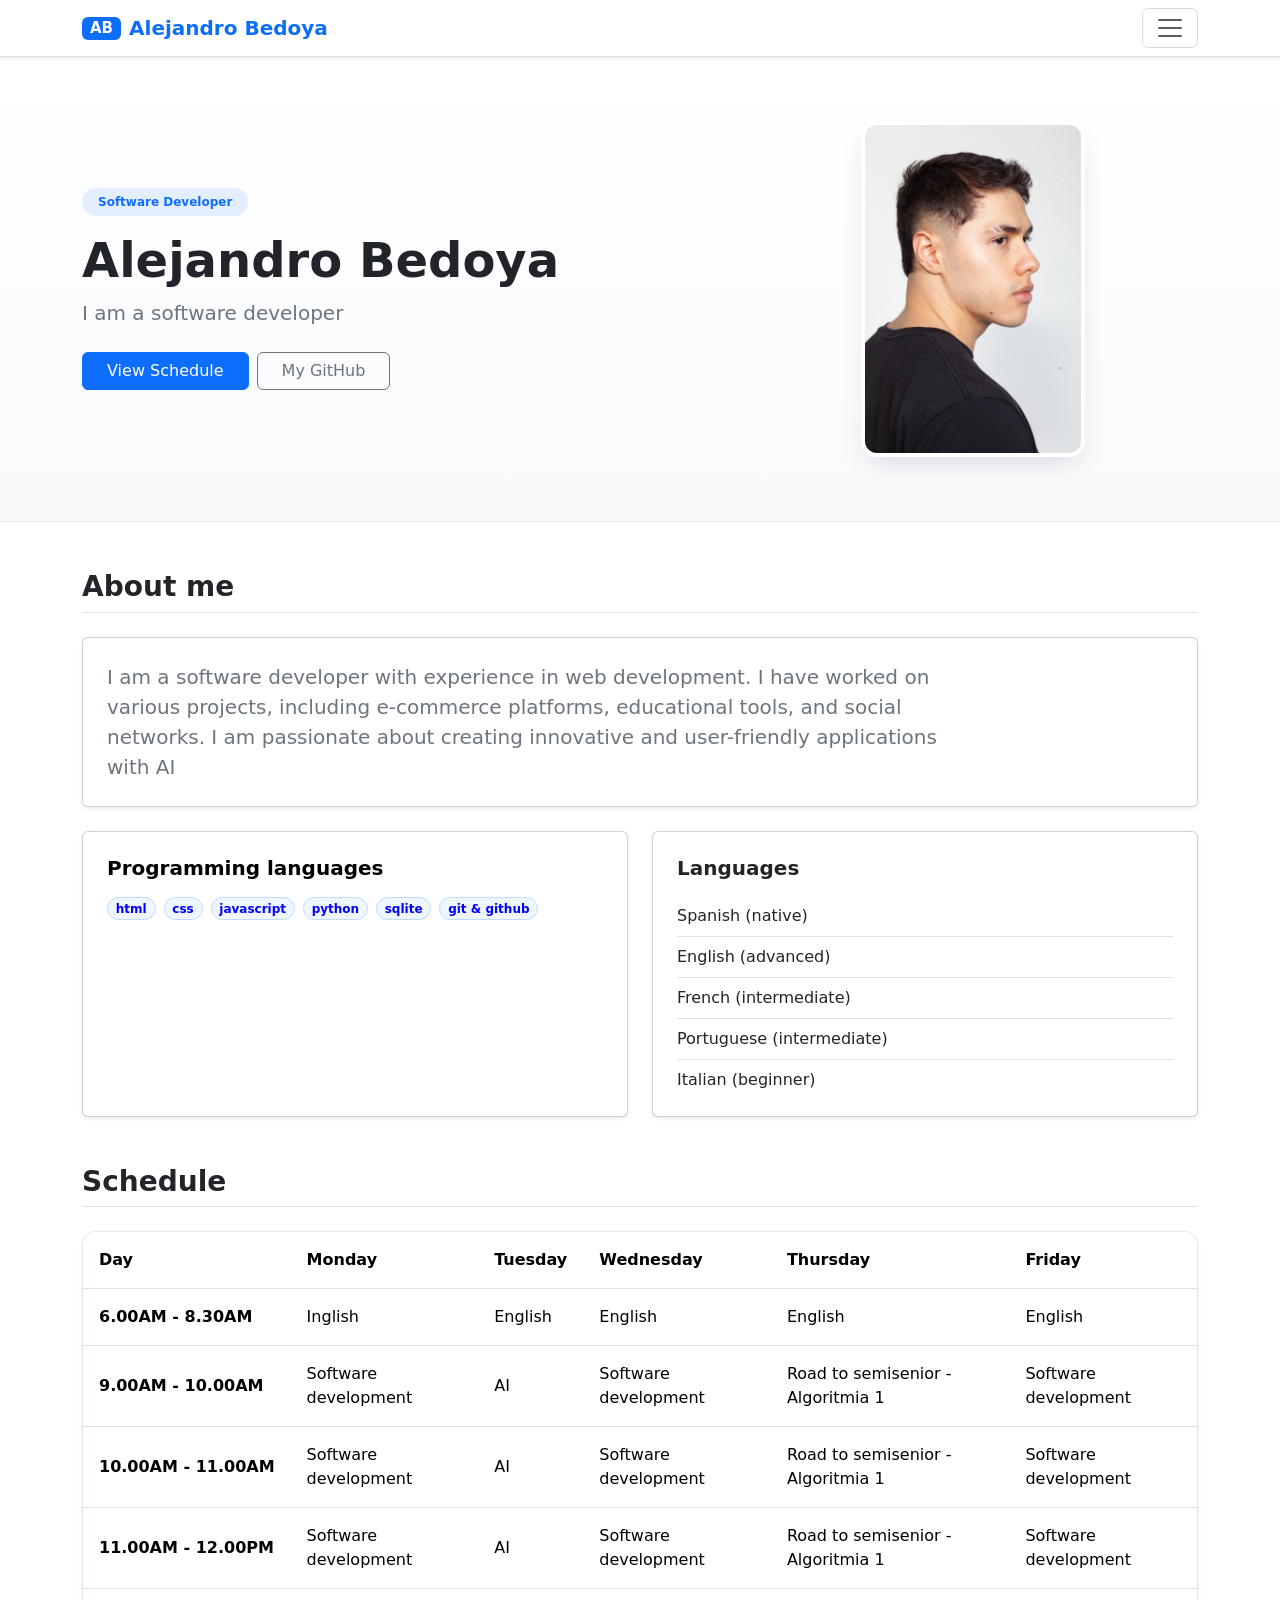
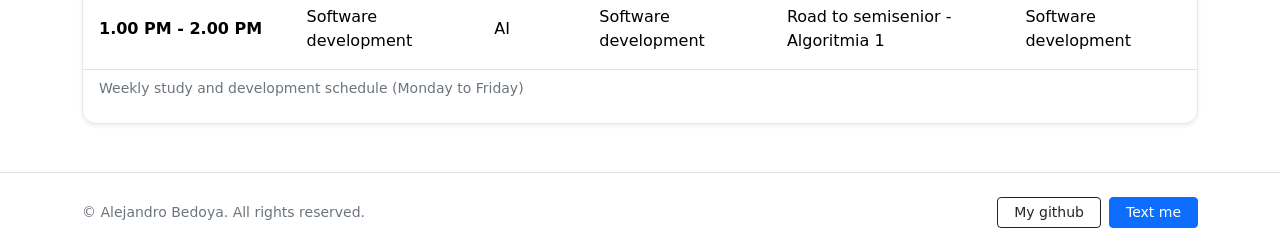
==== index.html @ 1c013a0b "Polishing details" ====
<!DOCTYPE html>
<html lang="en">
<head>
    <meta charset="UTF-8">
    <meta name="viewport" content="width=device-width, initial-scale=1.0">
    <meta name="description" content="Personal profile and weekly schedule of Alejandro Bedoya, software developer.">
    <title>Alejandro Bedoya | Personal Profile</title>
    <!-- Bootstrap 5.3 CSS -->
    <link href="https://cdn.jsdelivr.net/npm/bootstrap@5.3.3/dist/css/bootstrap.min.css" rel="stylesheet" integrity="sha384-QWTKZyjpPEjISv5WaRU9OFeRpok6YctnYmDr5pNlyT2bRjXh0JMhjY6hW+ALEwIH" crossorigin="anonymous">
    <!-- Custom CSS -->
    <link rel="stylesheet" href="./resources/css/styles.css">
</head>
<body class="d-flex flex-column min-vh-100">
    <a href="#content" class="visually-hidden-focusable btn btn-primary position-fixed top-0 start-0 m-2 z-3">Skip to main content</a>

    <!-- Top Navbar with Burger Menu -->
    <nav class="navbar navbar-light bg-white border-bottom sticky-top shadow-sm" aria-label="Primary">
        <div class="container">
            <a class="navbar-brand fw-bold text-primary d-flex align-items-center gap-2" href="#">
                <span class="badge bg-primary rounded-2 px-2 py-1">AB</span>
                <span>Alejandro Bedoya</span>
            </a>

            <button class="navbar-toggler"
                    type="button"
                    data-bs-toggle="collapse"
                    data-bs-target="#navbarNav"
                    aria-controls="navbarNav"
                    aria-expanded="false"
                    aria-label="Toggle navigation menu">
                <span class="navbar-toggler-icon"></span>
            </button>

            <div class="collapse navbar-collapse" id="navbarNav">
                <ul class="navbar-nav ms-auto pt-3 pt-lg-2 gap-1">
                    <li class="nav-item">
                        <a class="nav-link fw-medium" href="#about">About me</a>
                    </li>
                    <li class="nav-item">
                        <a class="nav-link fw-medium" href="#skills">Programming languages</a>
                    </li>
                    <li class="nav-item">
                        <a class="nav-link fw-medium" href="#languages">Languages</a>
                    </li>
                    <li class="nav-item">
                        <a class="nav-link fw-medium" href="#schedule">Schedule</a>
                    </li>
                    <li class="nav-item">
                        <a class="nav-link fw-medium" href="#contact">Contact</a>
                    </li>
                </ul>
            </div>
        </div>
    </nav>

    <!-- Header / Hero Section -->
    <header class="hero-section py-5">
        <div class="container py-md-3">
            <div class="row align-items-center g-4">
                <div class="col-md-7 text-center text-md-start">
                    <span class="badge rounded-pill text-bg-primary bg-opacity-10 text-primary fw-semibold px-3 py-2 mb-3">
                        Software Developer
                    </span>
                    <h1 class="display-5 fw-bold mb-2">Alejandro Bedoya</h1>
                    <p class="lead text-secondary mb-4">I am a <strong>software developer</strong></p>
                    <div class="d-flex flex-wrap gap-2 justify-content-center justify-content-md-start">
                        <a href="#schedule" class="btn btn-primary px-4">View Schedule</a>
                        <a href="https://github.com/alejoia20257bedo-byte" target="_blank" rel="noopener noreferrer" class="btn btn-outline-secondary px-4">My GitHub</a>
                    </div>
                </div>
                <div class="col-md-5 text-center">
                    <img src="./resources/images/IMG_3726.JPG"
                         alt="Portrait of Alejandro Bedoya"
                         class="profile-avatar img-fluid"
                         width="3744"
                         height="5616"
                         fetchpriority="high">
                </div>
            </div>
        </div>
    </header>

    <!-- Main Content -->
    <main id="content" class="container my-5 flex-grow-1" tabindex="-1">
        <!-- About Me Section -->
        <section id="about" class="mb-5">
            <h2 class="h3 fw-bold mb-4 pb-2 border-bottom">About me</h2>

            <div class="row g-4">
                <div class="col-12">
                    <div class="card profile-card bg-white shadow-sm">
                        <div class="card-body p-4">
                            <p class="card-text fs-5 text-secondary mb-0">
                                I am a software developer with experience in web development. 
                                I have worked on various projects, including e-commerce platforms, educational tools, and social networks. 
                                I am passionate about creating innovative and user-friendly applications with AI
                            </p>
                        </div>
                    </div>
                </div>

                <!-- Programming Languages -->
                <div id="skills" class="col-md-6">
                    <div class="card profile-card bg-white shadow-sm h-100" style="color: blue;">
                        <div class="card-body p-4">
                            <h3 class="h5 fw-bold mb-3" style="color: black;">Programming languages</h3>
                            <ul class="list-unstyled d-flex flex-wrap gap-2 mb-0" role="list">
                                <li><span class="badge rounded-pill skill-badge" style="color: blue;">html</span></li>
                                <li><span class="badge rounded-pill skill-badge" style="color: blue;">css</span></li>
                                <li><span class="badge rounded-pill skill-badge" style="color: blue;">javascript</span></li>
                                <li><span class="badge rounded-pill skill-badge" style="color: blue;">python</span></li>
                                <li><span class="badge rounded-pill skill-badge" style="color: blue;">sqlite</span></li>
                                <li><span class="badge rounded-pill skill-badge" style="color: blue;">git &amp; github</span></li>
                            </ul>
                        </div>
                    </div>
                </div>

                <!-- Spoken Languages -->
                <div id="languages" class="col-md-6">
                    <div class="card profile-card bg-white shadow-sm h-100">
                        <div class="card-body p-4">
                            <h3 class="h5 fw-bold mb-3">Languages</h3>
                            <ul class="list-group list-group-flush" role="list">
                                <li class="list-group-item px-0">Spanish (native)</li>
                                <li class="list-group-item px-0">English (advanced)</li>
                                <li class="list-group-item px-0">French (intermediate)</li>
                                <li class="list-group-item px-0">Portuguese (intermediate)</li>
                                <li class="list-group-item px-0 border-bottom-0 pb-0">Italian (beginner)</li>
                            </ul>
                        </div>
                    </div>
                </div>
            </div>
        </section>

        <!-- Schedule Section -->
        <section id="schedule">
            <h2 class="h3 fw-bold mb-4 pb-2 border-bottom">Schedule</h2>

            <div tabindex="0" role="region" aria-labelledby="schedule-caption" class="schedule-wrapper shadow-sm">
                <table class="table table-hover align-middle schedule-table">
                    <caption id="schedule-caption" class="px-3 py-2 text-secondary small">
                        Weekly study and development schedule (Monday to Friday)
                    </caption>
                    <thead>
                        <tr>
                            <th scope="col" class="px-3 py-3">Day</th>
                            <th scope="col" class="px-3 py-3">Monday</th>
                            <th scope="col" class="px-3 py-3">Tuesday</th>
                            <th scope="col" class="px-3 py-3">Wednesday</th>
                            <th scope="col" class="px-3 py-3">Thursday</th>
                            <th scope="col" class="px-3 py-3">Friday</th>
                        </tr>
                    </thead>
                    <tbody>
                        <tr>
                            <th scope="row" class="px-3 py-3">6.00AM - 8.30AM</th>
                            <td class="px-3 py-3">Inglish</td>
                            <td class="px-3 py-3">English</td>
                            <td class="px-3 py-3">English</td>
                            <td class="px-3 py-3">English</td>
                            <td class="px-3 py-3">English</td>
                        </tr>
                        <tr>
                            <th scope="row" class="px-3 py-3">9.00AM - 10.00AM</th>
                            <td class="px-3 py-3">Software development</td>
                            <td class="px-3 py-3">AI</td>
                            <td class="px-3 py-3">Software development</td>
                            <td class="px-3 py-3">Road to semisenior - Algoritmia 1</td>
                            <td class="px-3 py-3">Software development</td>
                        </tr>
                        <tr>
                            <th scope="row" class="px-3 py-3">10.00AM - 11.00AM</th>
                            <td class="px-3 py-3">Software development</td>
                            <td class="px-3 py-3">AI</td>
                            <td class="px-3 py-3">Software development</td>
                            <td class="px-3 py-3">Road to semisenior - Algoritmia 1</td>
                            <td class="px-3 py-3">Software development</td>
                        </tr>
                        <tr>
                            <th scope="row" class="px-3 py-3">11.00AM - 12.00PM</th>
                            <td class="px-3 py-3">Software development</td>
                            <td class="px-3 py-3">AI</td>
                            <td class="px-3 py-3">Software development</td>
                            <td class="px-3 py-3">Road to semisenior - Algoritmia 1</td>
                            <td class="px-3 py-3">Software development</td>
                        </tr>
                        <tr>
                            <th scope="row" class="px-3 py-3">1.00 PM - 2.00 PM</th>
                            <td class="px-3 py-3">Software development</td>
                            <td class="px-3 py-3">AI</td>
                            <td class="px-3 py-3">Software development</td>
                            <td class="px-3 py-3">Road to semisenior - Algoritmia 1</td>
                            <td class="px-3 py-3">Software development</td>
                        </tr>
                    </tbody>
                </table>
            </div>
        </section>
    </main>

    <!-- Footer -->
    <footer id="contact" class="bg-white border-top py-4 mt-auto">
        <div class="container d-flex flex-column flex-sm-row align-items-center justify-content-between gap-3">
            <p class="text-secondary small mb-0">&copy; Alejandro Bedoya. All rights reserved.</p>
            <nav class="d-flex gap-2" aria-label="Contact links">
                <a href="https://github.com/alejoia20257bedo-byte" target="_blank" rel="noopener noreferrer" class="btn btn-outline-dark btn-sm px-3">
                    My github
                </a>
                <a href="mailto:[EMAIL_ADDRESS]" class="btn btn-primary btn-sm px-3">
                    Text me
                </a>
            </nav>
        </div>
    </footer>
    <!-- Bootstrap 5.3 JS Bundle -->
    <script src="https://cdn.jsdelivr.net/npm/bootstrap@5.3.3/dist/js/bootstrap.bundle.min.js" integrity="sha384-YvpcrYf0tY3lHB60NNkmXc5s9fDVZLESaAA55NDzOxhy9GkcIdslK1eN7N6jIeHz" crossorigin="anonymous" defer></script>
    <script src="./js/main.js" defer></script>
</body>
</html>
---- resources/css/styles.css ----
@layer custom {
  :root {
    --brand-primary: #2563eb;
    --brand-dark: #1e3a8a;
    --surface-subtle: #f8fafc;
    --border-color: #e2e8f0;
    scroll-padding-block-start: 5rem;
  }

  @media (prefers-reduced-motion: no-preference) {
    html {
      scroll-behavior: smooth;
    }
  }

  body {
    background-color: var(--surface-subtle);
    color: #0f172a;
    line-height: 1.6;
  }

  :where(h1, h2, h3, th) {
    text-wrap: balance;
  }

  p {
    max-inline-size: 70ch;
    text-wrap: pretty;
    overflow-wrap: break-word;
  }

  :where(a:any-link, button, [tabindex="0"]):focus-visible {
    outline: 3px solid var(--brand-primary);
    outline-offset: 3px;
  }

  /* Custom Hero & Portrait */
  .hero-section {
    background: linear-gradient(180deg, #ffffff 0%, var(--surface-subtle) 100%);
    border-block-end: 1px solid var(--border-color);
  }

  .profile-avatar {
    inline-size: min(14rem, 60dvw);
    aspect-ratio: 2 / 3;
    object-fit: cover;
    object-position: center top;
    border-radius: 1rem;
    border: 4px solid #ffffff;
    box-shadow: 0 12px 28px -8px rgb(15 23 42 / 0.15);
  }

  /* Custom Card & Badge Refinements */
  .profile-card {
    border: 1px solid var(--border-color);
    border-radius: 0.875rem;
    transition: transform 0.2s ease, box-shadow 0.2s ease;

    &:hover {
      transform: translateY(-2px);
      box-shadow: 0 10px 24px -8px rgb(15 23 42 / 0.1);
    }
  }

  .skill-badge {
    background-color: #eff6ff;
    color: var(--brand-dark);
    border: 1px solid #bfdbfe;
    font-weight: 600;
    font-size: 0.875rem;
    padding: 0.5rem 0.875rem;
  }

  /* Schedule Table Enhancements */
  .schedule-wrapper {
    border: 1px solid var(--border-color);
    border-radius: 0.875rem;
    overflow: auto;
    background-color: #ffffff;
  }

  .schedule-table {
    margin-block-end: 0;

    & thead th {
      background-color: #f1f5f9;
      color: #1e293b;
      font-weight: 700;
      border-block-end: 2px solid var(--border-color);
      white-space: nowrap;
    }

    & tbody th {
      background-color: #f8fafc;
      color: var(--brand-primary);
      font-weight: 600;
      white-space: nowrap;
    }
  }
}
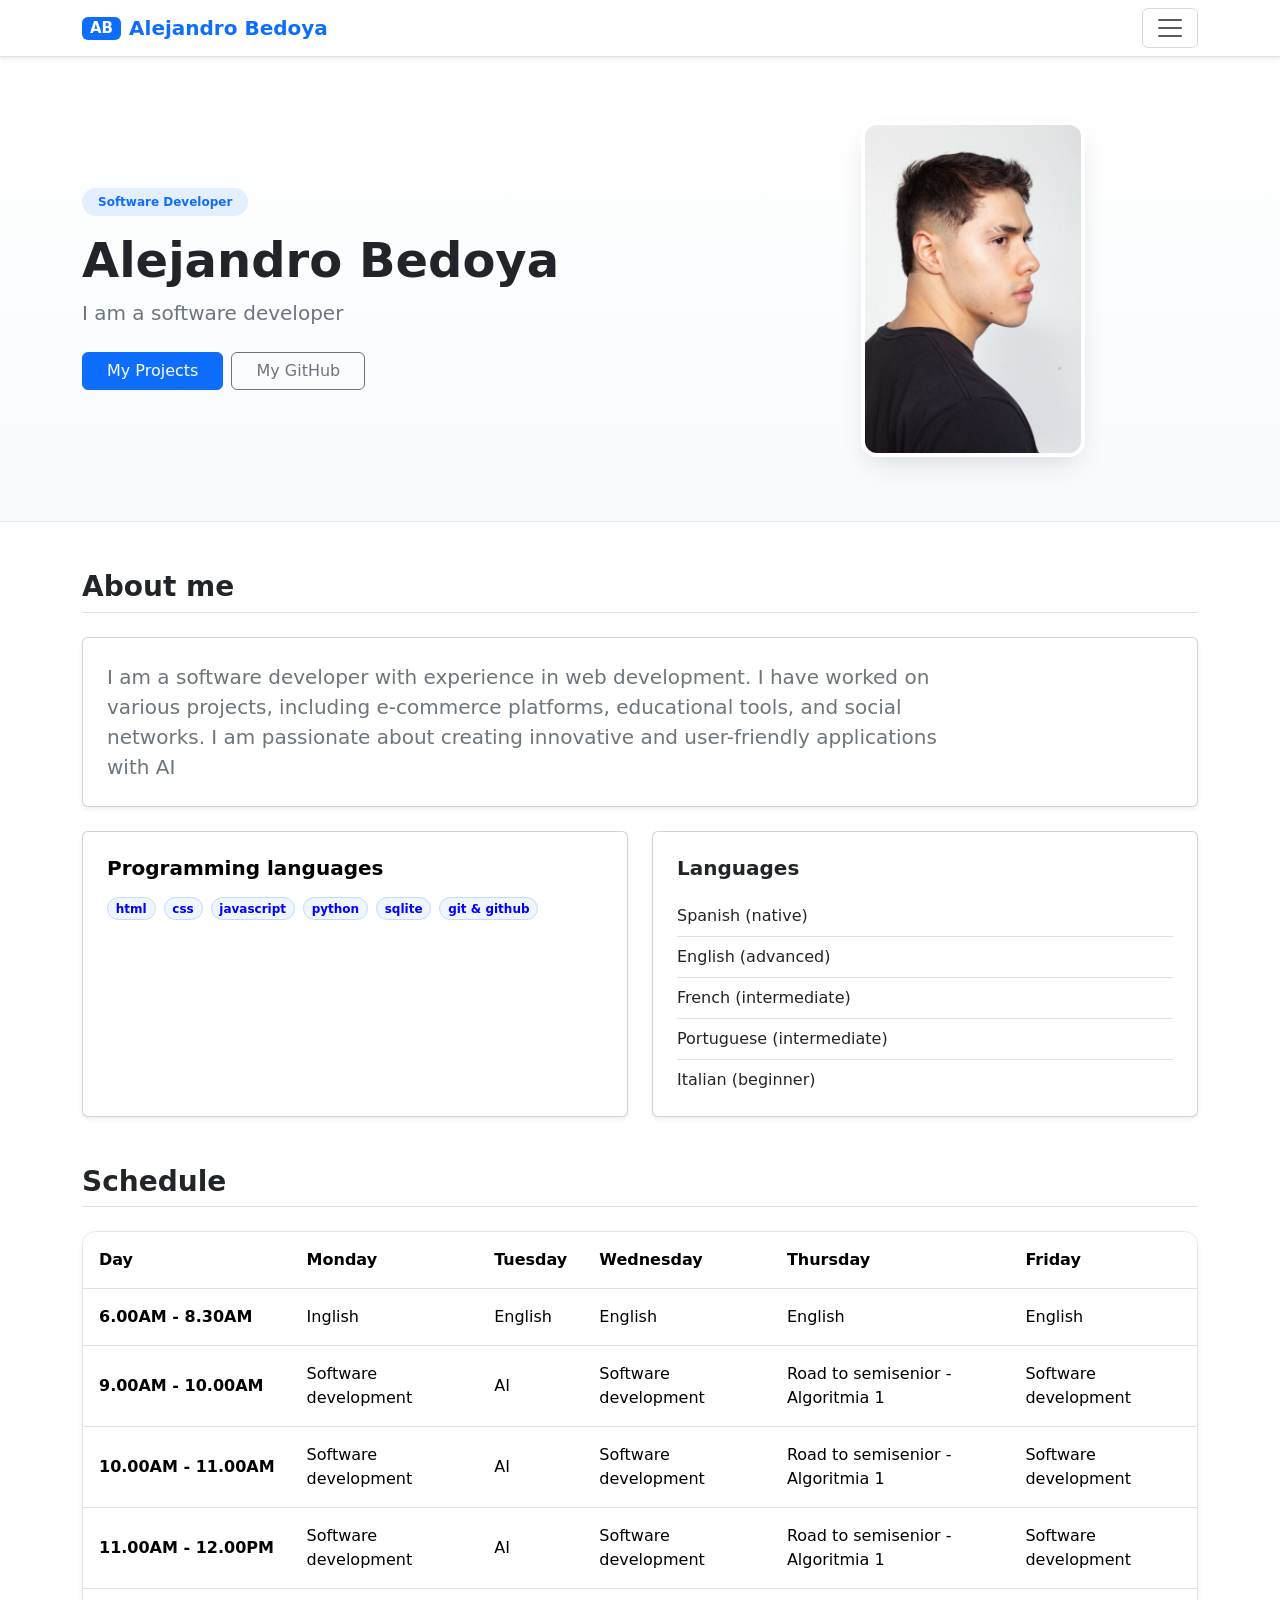
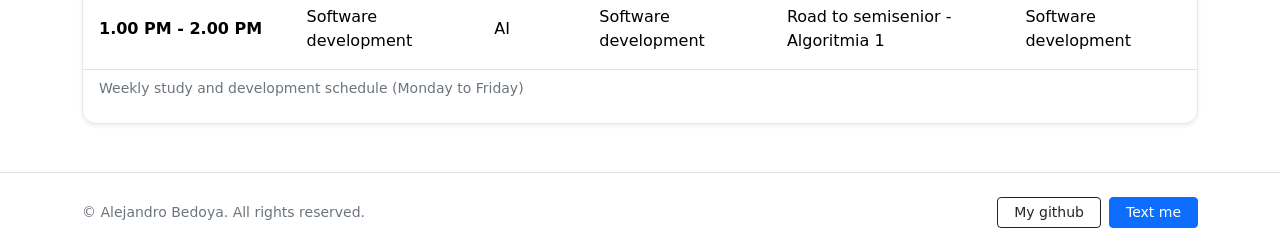
==== commit 78c4ed19: "Adding projects.html" ====
--- a/index.html
+++ b/index.html
@@ -37,13 +37,7 @@
                         <a class="nav-link fw-medium" href="#about">About me</a>
                     </li>
                     <li class="nav-item">
-                        <a class="nav-link fw-medium" href="#skills">Programming languages</a>
-                    </li>
-                    <li class="nav-item">
-                        <a class="nav-link fw-medium" href="#languages">Languages</a>
-                    </li>
-                    <li class="nav-item">
-                        <a class="nav-link fw-medium" href="#schedule">Schedule</a>
+                        <a class="nav-link fw-medium" href="./projects.html">Projects</a>
                     </li>
                     <li class="nav-item">
                         <a class="nav-link fw-medium" href="#contact">Contact</a>
@@ -64,7 +58,7 @@
                     <h1 class="display-5 fw-bold mb-2">Alejandro Bedoya</h1>
                     <p class="lead text-secondary mb-4">I am a <strong>software developer</strong></p>
                     <div class="d-flex flex-wrap gap-2 justify-content-center justify-content-md-start">
-                        <a href="#schedule" class="btn btn-primary px-4">View Schedule</a>
+                        <a href="./projects.html" class="btn btn-primary px-4">My Projects</a>
                         <a href="https://github.com/alejoia20257bedo-byte" target="_blank" rel="noopener noreferrer" class="btn btn-outline-secondary px-4">My GitHub</a>
                     </div>
                 </div>
@@ -216,6 +210,6 @@
     </footer>
     <!-- Bootstrap 5.3 JS Bundle -->
     <script src="https://cdn.jsdelivr.net/npm/bootstrap@5.3.3/dist/js/bootstrap.bundle.min.js" integrity="sha384-YvpcrYf0tY3lHB60NNkmXc5s9fDVZLESaAA55NDzOxhy9GkcIdslK1eN7N6jIeHz" crossorigin="anonymous" defer></script>
-    <script src="./js/main.js" defer></script>
+    <script src="./resources/js/main.js" defer></script>
 </body>
 </html>
